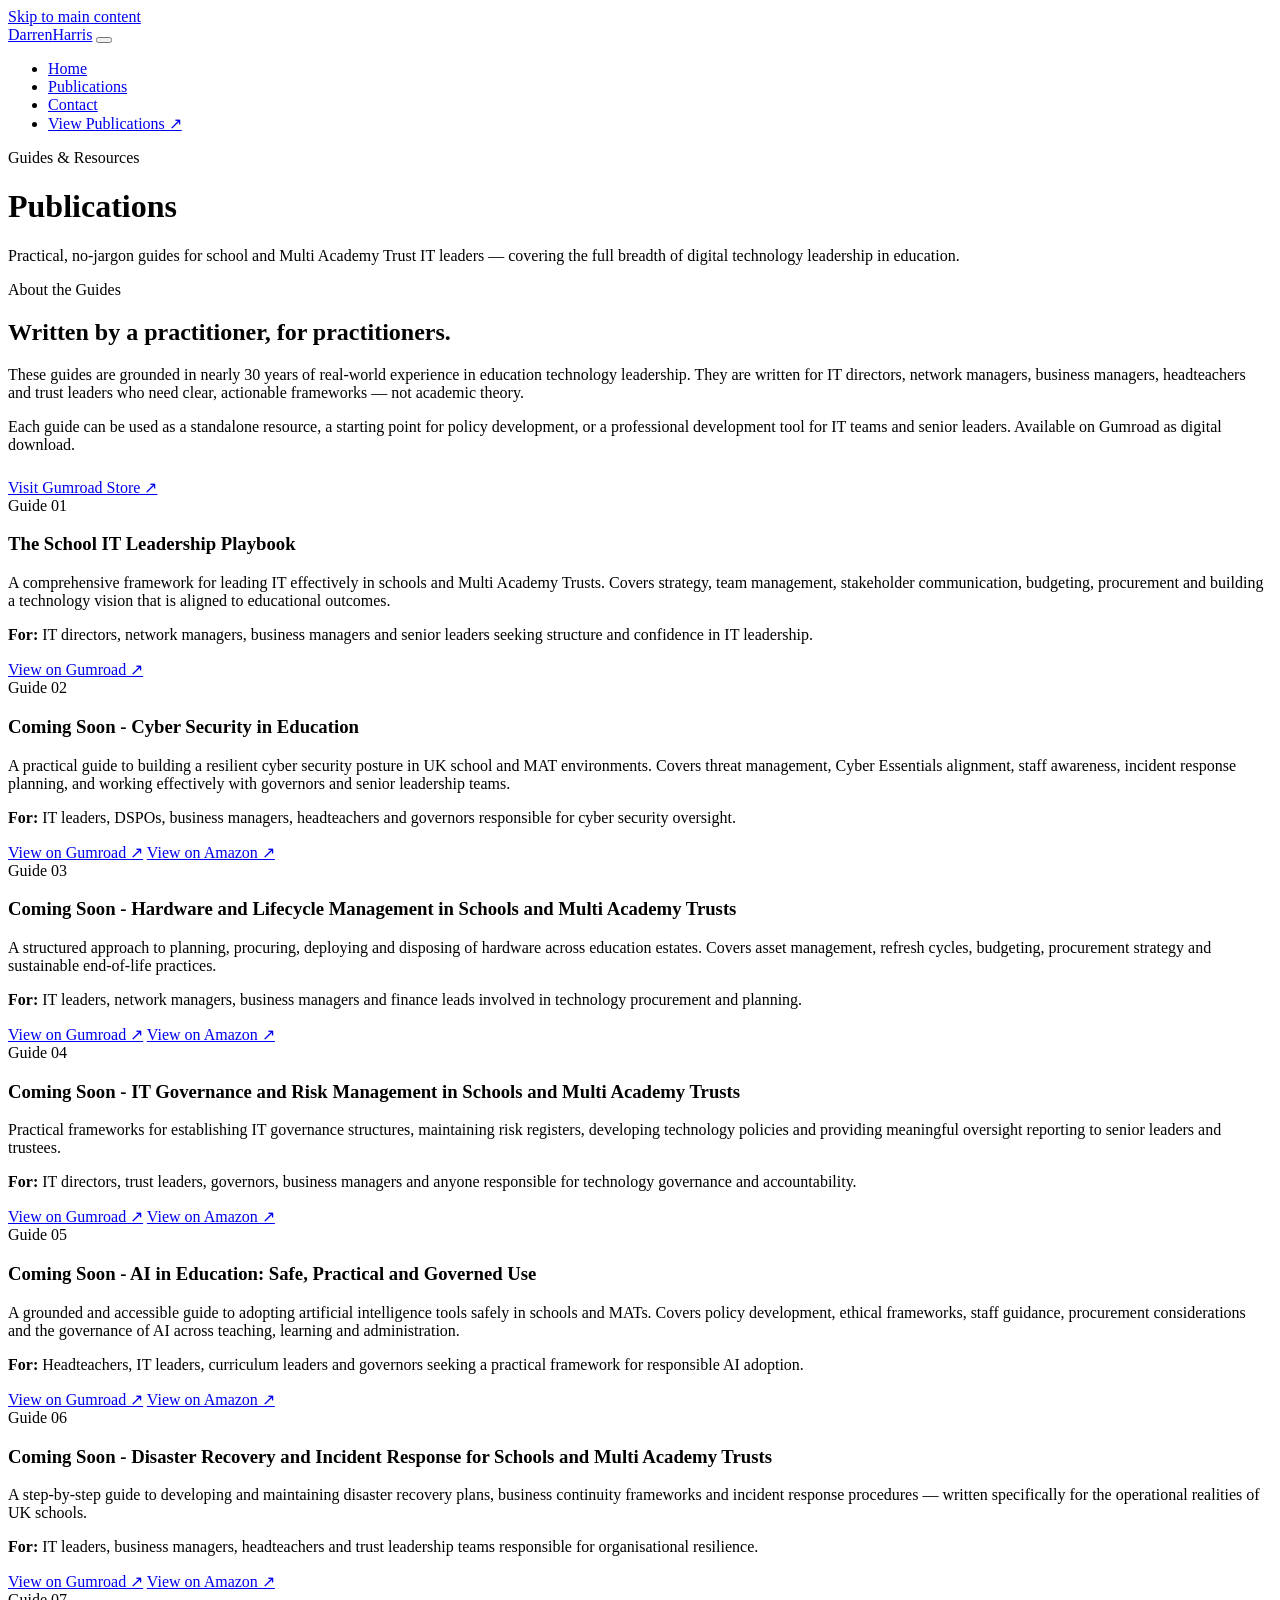
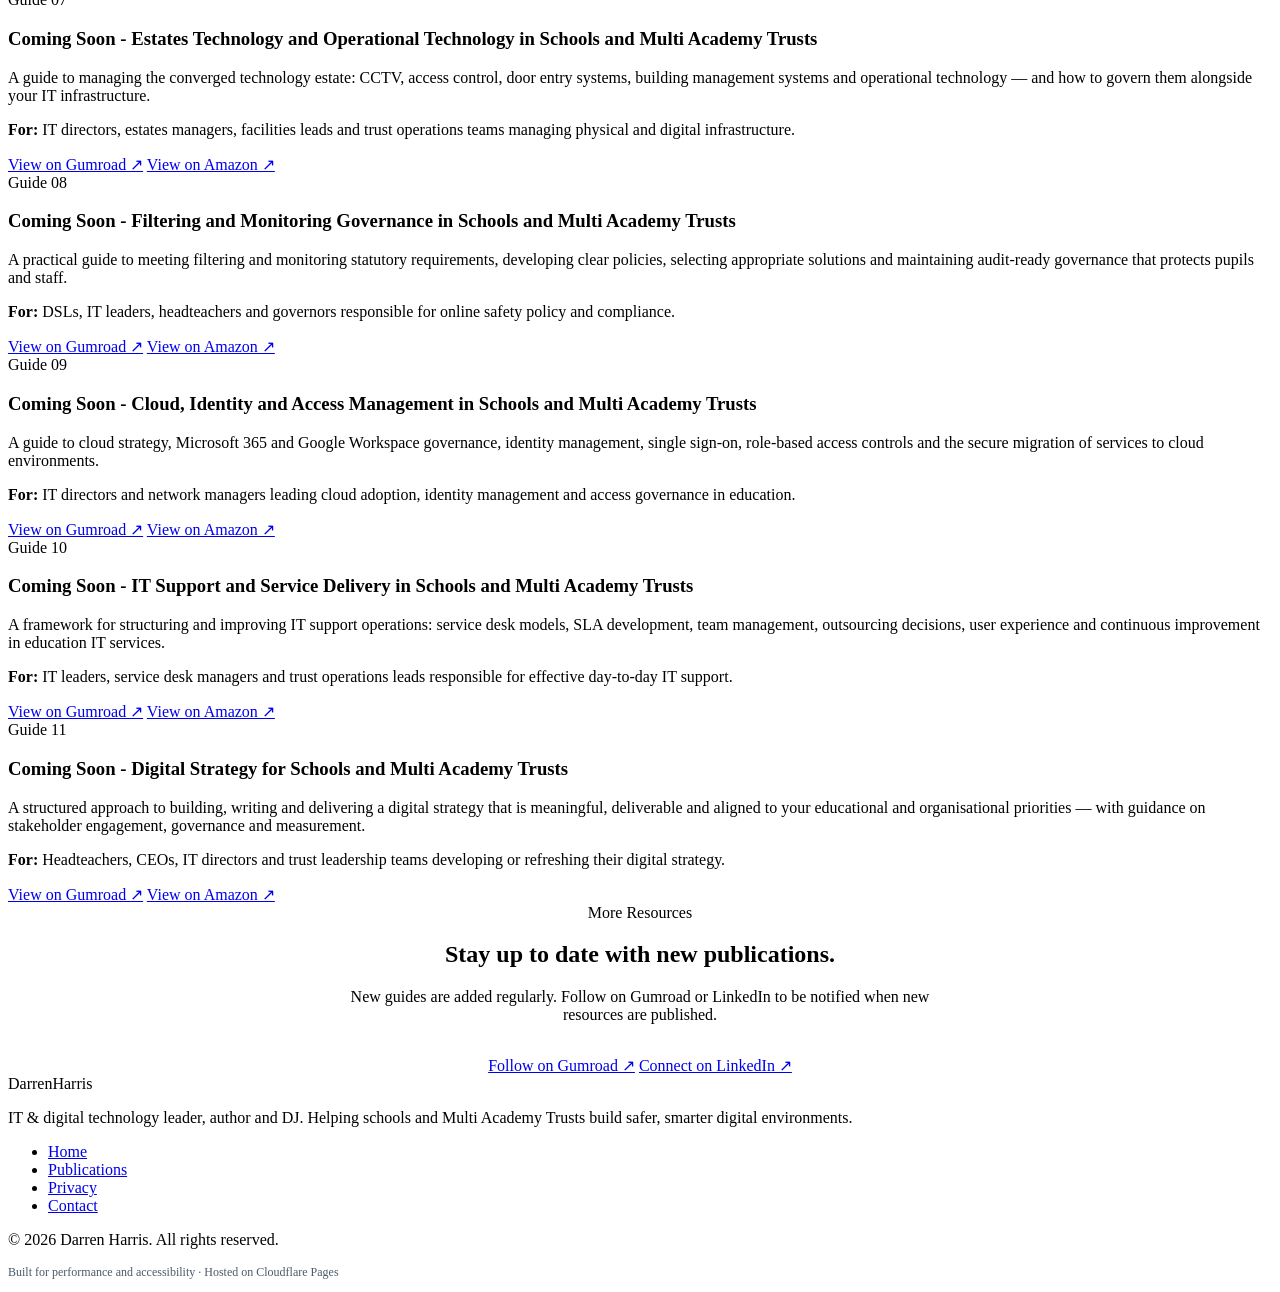
==== publications.html @ cd24df64 "Add files via upload" ====
<!DOCTYPE html>
<html lang="en-GB">
<head>
  <meta charset="UTF-8">
  <meta name="viewport" content="width=device-width, initial-scale=1.0">

  <!-- EDIT: update canonical URL if domain changes -->
  <title>Publications | Darren Harris — School IT Leadership Guides</title>
  <meta name="description" content="Practical IT leadership guides for school and Multi Academy Trust leaders. Covering digital strategy, cyber security, AI, governance, cloud, infrastructure, disaster recovery and more.">
  <link rel="canonical" href="https://darren-harris.co.uk/publications.html">

  <meta property="og:type" content="website">
  <meta property="og:url" content="https://darren-harris.co.uk/publications.html">
  <meta property="og:title" content="Publications — Darren Harris">
  <meta property="og:description" content="Practical guides for school and Multi Academy Trust IT leaders. Available on Gumroad and Amazon.">
  <meta property="og:image" content="https://darren-harris.co.uk/assets/og-image.png"><!-- EDIT: add your image -->

  <link rel="icon" type="image/svg+xml" href="assets/favicon.svg">
  <link rel="icon" type="image/png" href="assets/favicon.png">
  <link rel="stylesheet" href="css/style.css">

  <style>
    .reveal {
      opacity: 0;
      transform: translateY(24px);
      transition: opacity 0.55s ease, transform 0.55s ease;
    }
    .reveal.revealed {
      opacity: 1;
      transform: none;
    }
    @media (prefers-reduced-motion: reduce) {
      .reveal { opacity: 1; transform: none; transition: none; }
    }
  </style>
</head>

<body>

  <a class="skip-link" href="#main">Skip to main content</a>

  <!-- ── Navigation ── -->
  <nav class="site-nav" aria-label="Main navigation">
    <div class="container">
      <div class="nav-inner">
        <a href="index.html" class="nav-logo">Darren<span>Harris</span></a>

        <button class="nav-toggle" id="navToggle" aria-controls="navLinks" aria-expanded="false" aria-label="Toggle navigation">
          <span></span><span></span><span></span>
        </button>

        <ul class="nav-links" id="navLinks" role="list">
          <li><a href="index.html">Home</a></li>
          <li><a href="publications.html">Publications</a></li>
          <li><a href="index.html#contact">Contact</a></li>
          <!-- EDIT: update href to your Gumroad store URL -->
          <li><a href="https://darrenharris.gumroad.com/" target="_blank" rel="noopener" class="nav-cta">View Publications ↗</a></li>
        </ul>
      </div>
    </div>
  </nav>

  <main id="main">

    <!-- ── Page Hero ── -->
    <header class="page-hero" aria-labelledby="page-title">
      <div class="page-hero-bg" aria-hidden="true"></div>
      <div class="container">
        <div class="page-hero-content">
          <span class="section-label section-label--light">Guides &amp; Resources</span>
          <h1 id="page-title">Publications</h1>
          <p>Practical, no-jargon guides for school and Multi Academy Trust IT leaders — covering the full breadth of digital technology leadership in education.</p>
        </div>
      </div>
    </header>

    <!-- ── Intro ── -->
    <section class="section" aria-labelledby="pubs-intro-heading">
      <div class="container">
        <div class="pubs-intro reveal">
          <span class="section-label">About the Guides</span>
          <h2 id="pubs-intro-heading">Written by a practitioner, for practitioners.</h2>
          <p class="lead">
            These guides are grounded in nearly 30 years of real-world experience in education technology leadership. They are written for IT directors, network managers, business managers, headteachers and trust leaders who need clear, actionable frameworks — not academic theory.
          </p>
          <p>
            Each guide can be used as a standalone resource, a starting point for policy development, or a professional development tool for IT teams and senior leaders. Available on Gumroad as digital download.
          </p>
          <div class="btn-group" style="margin-top:1.5rem;">
            <!-- EDIT: update these URLs -->
            <a href="https://darrenharris.gumroad.com" target="_blank" rel="noopener" class="btn btn-primary">Visit Gumroad Store ↗</a>
          </div>
        </div>

        <!-- ── Publications Grid ── -->
        <div class="pubs-grid">

          <!-- ── Publication 1 ── -->
          <article class="pub-card reveal" aria-labelledby="pub1-title">
            <div class="pub-card-header">
              <div class="pub-number">Guide 01</div>
              <h3 id="pub1-title">The School IT Leadership Playbook</h3>
            </div>
            <div class="pub-card-body">
              <p class="pub-description">
                A comprehensive framework for leading IT effectively in schools and Multi Academy Trusts. Covers strategy, team management, stakeholder communication, budgeting, procurement and building a technology vision that is aligned to educational outcomes.
              </p>
              <p class="pub-audience">
                <strong>For:</strong> IT directors, network managers, business managers and senior leaders seeking structure and confidence in IT leadership.
              </p>
            </div>
            <div class="pub-card-footer">
              <!-- EDIT: replace # with the actual product URL on Gumroad -->
              <a href="https://darrenharris.gumroad.com/l/pdpile" class="btn btn-primary btn-sm" aria-label="View The School IT Leadership Playbook on Gumroad">View on Gumroad ↗</a>
            </div>
          </article>

          <!-- ── Publication 2 ── -->
          <article class="pub-card reveal" aria-labelledby="pub2-title">
            <div class="pub-card-header">
              <div class="pub-number">Guide 02</div>
              <h3 id="pub2-title">Coming Soon - Cyber Security in Education</h3>
            </div>
            <div class="pub-card-body">
              <p class="pub-description">
                A practical guide to building a resilient cyber security posture in UK school and MAT environments. Covers threat management, Cyber Essentials alignment, staff awareness, incident response planning, and working effectively with governors and senior leadership teams.
              </p>
              <p class="pub-audience">
                <strong>For:</strong> IT leaders, DSPOs, business managers, headteachers and governors responsible for cyber security oversight.
              </p>
            </div>
            <div class="pub-card-footer">
              <a href="#" class="btn btn-primary btn-sm" aria-label="View Cyber Security in Education on Gumroad">View on Gumroad ↗</a>
              <a href="#" class="btn btn-outline-teal btn-sm" aria-label="View Cyber Security in Education on Amazon">View on Amazon ↗</a>
            </div>
          </article>

          <!-- ── Publication 3 ── -->
          <article class="pub-card reveal" aria-labelledby="pub3-title">
            <div class="pub-card-header">
              <div class="pub-number">Guide 03</div>
              <h3 id="pub3-title">Coming Soon - Hardware and Lifecycle Management in Schools and Multi Academy Trusts</h3>
            </div>
            <div class="pub-card-body">
              <p class="pub-description">
                A structured approach to planning, procuring, deploying and disposing of hardware across education estates. Covers asset management, refresh cycles, budgeting, procurement strategy and sustainable end-of-life practices.
              </p>
              <p class="pub-audience">
                <strong>For:</strong> IT leaders, network managers, business managers and finance leads involved in technology procurement and planning.
              </p>
            </div>
            <div class="pub-card-footer">
              <a href="#" class="btn btn-primary btn-sm" aria-label="View Hardware and Lifecycle Management on Gumroad">View on Gumroad ↗</a>
              <a href="#" class="btn btn-outline-teal btn-sm" aria-label="View Hardware and Lifecycle Management on Amazon">View on Amazon ↗</a>
            </div>
          </article>

          <!-- ── Publication 4 ── -->
          <article class="pub-card reveal" aria-labelledby="pub4-title">
            <div class="pub-card-header">
              <div class="pub-number">Guide 04</div>
              <h3 id="pub4-title">Coming Soon - IT Governance and Risk Management in Schools and Multi Academy Trusts</h3>
            </div>
            <div class="pub-card-body">
              <p class="pub-description">
                Practical frameworks for establishing IT governance structures, maintaining risk registers, developing technology policies and providing meaningful oversight reporting to senior leaders and trustees.
              </p>
              <p class="pub-audience">
                <strong>For:</strong> IT directors, trust leaders, governors, business managers and anyone responsible for technology governance and accountability.
              </p>
            </div>
            <div class="pub-card-footer">
              <a href="#" class="btn btn-primary btn-sm" aria-label="View IT Governance and Risk Management on Gumroad">View on Gumroad ↗</a>
              <a href="#" class="btn btn-outline-teal btn-sm" aria-label="View IT Governance and Risk Management on Amazon">View on Amazon ↗</a>
            </div>
          </article>

          <!-- ── Publication 5 ── -->
          <article class="pub-card reveal" aria-labelledby="pub5-title">
            <div class="pub-card-header">
              <div class="pub-number">Guide 05</div>
              <h3 id="pub5-title">Coming Soon - AI in Education: Safe, Practical and Governed Use</h3>
            </div>
            <div class="pub-card-body">
              <p class="pub-description">
                A grounded and accessible guide to adopting artificial intelligence tools safely in schools and MATs. Covers policy development, ethical frameworks, staff guidance, procurement considerations and the governance of AI across teaching, learning and administration.
              </p>
              <p class="pub-audience">
                <strong>For:</strong> Headteachers, IT leaders, curriculum leaders and governors seeking a practical framework for responsible AI adoption.
              </p>
            </div>
            <div class="pub-card-footer">
              <a href="#" class="btn btn-primary btn-sm" aria-label="View AI in Education on Gumroad">View on Gumroad ↗</a>
              <a href="#" class="btn btn-outline-teal btn-sm" aria-label="View AI in Education on Amazon">View on Amazon ↗</a>
            </div>
          </article>

          <!-- ── Publication 6 ── -->
          <article class="pub-card reveal" aria-labelledby="pub6-title">
            <div class="pub-card-header">
              <div class="pub-number">Guide 06</div>
              <h3 id="pub6-title">Coming Soon - Disaster Recovery and Incident Response for Schools and Multi Academy Trusts</h3>
            </div>
            <div class="pub-card-body">
              <p class="pub-description">
                A step-by-step guide to developing and maintaining disaster recovery plans, business continuity frameworks and incident response procedures — written specifically for the operational realities of UK schools.
              </p>
              <p class="pub-audience">
                <strong>For:</strong> IT leaders, business managers, headteachers and trust leadership teams responsible for organisational resilience.
              </p>
            </div>
            <div class="pub-card-footer">
              <a href="#" class="btn btn-primary btn-sm" aria-label="View Disaster Recovery and Incident Response on Gumroad">View on Gumroad ↗</a>
              <a href="#" class="btn btn-outline-teal btn-sm" aria-label="View Disaster Recovery and Incident Response on Amazon">View on Amazon ↗</a>
            </div>
          </article>

          <!-- ── Publication 7 ── -->
          <article class="pub-card reveal" aria-labelledby="pub7-title">
            <div class="pub-card-header">
              <div class="pub-number">Guide 07</div>
              <h3 id="pub7-title">Coming Soon - Estates Technology and Operational Technology in Schools and Multi Academy Trusts</h3>
            </div>
            <div class="pub-card-body">
              <p class="pub-description">
                A guide to managing the converged technology estate: CCTV, access control, door entry systems, building management systems and operational technology — and how to govern them alongside your IT infrastructure.
              </p>
              <p class="pub-audience">
                <strong>For:</strong> IT directors, estates managers, facilities leads and trust operations teams managing physical and digital infrastructure.
              </p>
            </div>
            <div class="pub-card-footer">
              <a href="#" class="btn btn-primary btn-sm" aria-label="View Estates Technology on Gumroad">View on Gumroad ↗</a>
              <a href="#" class="btn btn-outline-teal btn-sm" aria-label="View Estates Technology on Amazon">View on Amazon ↗</a>
            </div>
          </article>

          <!-- ── Publication 8 ── -->
          <article class="pub-card reveal" aria-labelledby="pub8-title">
            <div class="pub-card-header">
              <div class="pub-number">Guide 08</div>
              <h3 id="pub8-title">Coming Soon - Filtering and Monitoring Governance in Schools and Multi Academy Trusts</h3>
            </div>
            <div class="pub-card-body">
              <p class="pub-description">
                A practical guide to meeting filtering and monitoring statutory requirements, developing clear policies, selecting appropriate solutions and maintaining audit-ready governance that protects pupils and staff.
              </p>
              <p class="pub-audience">
                <strong>For:</strong> DSLs, IT leaders, headteachers and governors responsible for online safety policy and compliance.
              </p>
            </div>
            <div class="pub-card-footer">
              <a href="#" class="btn btn-primary btn-sm" aria-label="View Filtering and Monitoring Governance on Gumroad">View on Gumroad ↗</a>
              <a href="#" class="btn btn-outline-teal btn-sm" aria-label="View Filtering and Monitoring Governance on Amazon">View on Amazon ↗</a>
            </div>
          </article>

          <!-- ── Publication 9 ── -->
          <article class="pub-card reveal" aria-labelledby="pub9-title">
            <div class="pub-card-header">
              <div class="pub-number">Guide 09</div>
              <h3 id="pub9-title">Coming Soon - Cloud, Identity and Access Management in Schools and Multi Academy Trusts</h3>
            </div>
            <div class="pub-card-body">
              <p class="pub-description">
                A guide to cloud strategy, Microsoft 365 and Google Workspace governance, identity management, single sign-on, role-based access controls and the secure migration of services to cloud environments.
              </p>
              <p class="pub-audience">
                <strong>For:</strong> IT directors and network managers leading cloud adoption, identity management and access governance in education.
              </p>
            </div>
            <div class="pub-card-footer">
              <a href="#" class="btn btn-primary btn-sm" aria-label="View Cloud, Identity and Access Management on Gumroad">View on Gumroad ↗</a>
              <a href="#" class="btn btn-outline-teal btn-sm" aria-label="View Cloud, Identity and Access Management on Amazon">View on Amazon ↗</a>
            </div>
          </article>

          <!-- ── Publication 10 ── -->
          <article class="pub-card reveal" aria-labelledby="pub10-title">
            <div class="pub-card-header">
              <div class="pub-number">Guide 10</div>
              <h3 id="pub10-title">Coming Soon - IT Support and Service Delivery in Schools and Multi Academy Trusts</h3>
            </div>
            <div class="pub-card-body">
              <p class="pub-description">
                A framework for structuring and improving IT support operations: service desk models, SLA development, team management, outsourcing decisions, user experience and continuous improvement in education IT services.
              </p>
              <p class="pub-audience">
                <strong>For:</strong> IT leaders, service desk managers and trust operations leads responsible for effective day-to-day IT support.
              </p>
            </div>
            <div class="pub-card-footer">
              <a href="#" class="btn btn-primary btn-sm" aria-label="View IT Support and Service Delivery on Gumroad">View on Gumroad ↗</a>
              <a href="#" class="btn btn-outline-teal btn-sm" aria-label="View IT Support and Service Delivery on Amazon">View on Amazon ↗</a>
            </div>
          </article>

          <!-- ── Publication 11 ── -->
          <article class="pub-card reveal" aria-labelledby="pub11-title">
            <div class="pub-card-header">
              <div class="pub-number">Guide 11</div>
              <h3 id="pub11-title">Coming Soon - Digital Strategy for Schools and Multi Academy Trusts</h3>
            </div>
            <div class="pub-card-body">
              <p class="pub-description">
                A structured approach to building, writing and delivering a digital strategy that is meaningful, deliverable and aligned to your educational and organisational priorities — with guidance on stakeholder engagement, governance and measurement.
              </p>
              <p class="pub-audience">
                <strong>For:</strong> Headteachers, CEOs, IT directors and trust leadership teams developing or refreshing their digital strategy.
              </p>
            </div>
            <div class="pub-card-footer">
              <a href="#" class="btn btn-primary btn-sm" aria-label="View Digital Strategy for Schools on Gumroad">View on Gumroad ↗</a>
              <a href="#" class="btn btn-outline-teal btn-sm" aria-label="View Digital Strategy for Schools on Amazon">View on Amazon ↗</a>
            </div>
          </article>

        </div><!-- /pubs-grid -->
      </div>
    </section>

    <!-- ── CTA Banner ── -->
    <section class="section section--dark" aria-labelledby="cta-heading">
      <div class="container" style="text-align:center; max-width:640px; margin:0 auto;">
        <span class="section-label section-label--light reveal">More Resources</span>
        <h2 class="reveal" id="cta-heading">Stay up to date with new publications.</h2>
        <p class="reveal" style="color:var(--grey-light); margin-bottom:2rem;">
          New guides are added regularly. Follow on Gumroad or LinkedIn to be notified when new resources are published.
        </p>
        <div class="btn-group reveal" style="justify-content:center;">
          <!-- EDIT: update with real URLs -->
          <a href="https://darrenharris.gumroad.com/" target="_blank" rel="noopener" class="btn btn-primary">Follow on Gumroad ↗</a>
          <a href="https://www.linkedin.com/in/darrenkharris" target="_blank" rel="noopener" class="btn btn-outline">Connect on LinkedIn ↗</a>
        </div>
      </div>
    </section>

  </main>

  <!-- ── Footer ── -->
  <footer class="site-footer" aria-label="Site footer">
    <div class="container">
      <div class="footer-inner">
        <div>
          <div class="footer-brand">Darren<span>Harris</span></div>
          <p class="footer-desc">IT &amp; digital technology leader, author and DJ. Helping schools and Multi Academy Trusts build safer, smarter digital environments.</p>
        </div>
        <ul class="footer-links" role="list">
          <li><a href="index.html">Home</a></li>
          <li><a href="publications.html">Publications</a></li>
          <li><a href="privacy.html">Privacy</a></li>
          <li><a href="index.html#contact">Contact</a></li>
        </ul>
      </div>
      <div class="footer-bottom">
        <p class="footer-copy">&copy; <span id="year"></span> Darren Harris. All rights reserved.</p>
        <p class="footer-copy" style="color:#4a5a6a; font-size:0.75rem;">Built for performance and accessibility · Hosted on Cloudflare Pages</p>
      </div>
    </div>
  </footer>

  <script src="js/main.js"></script>
</body>
</html>
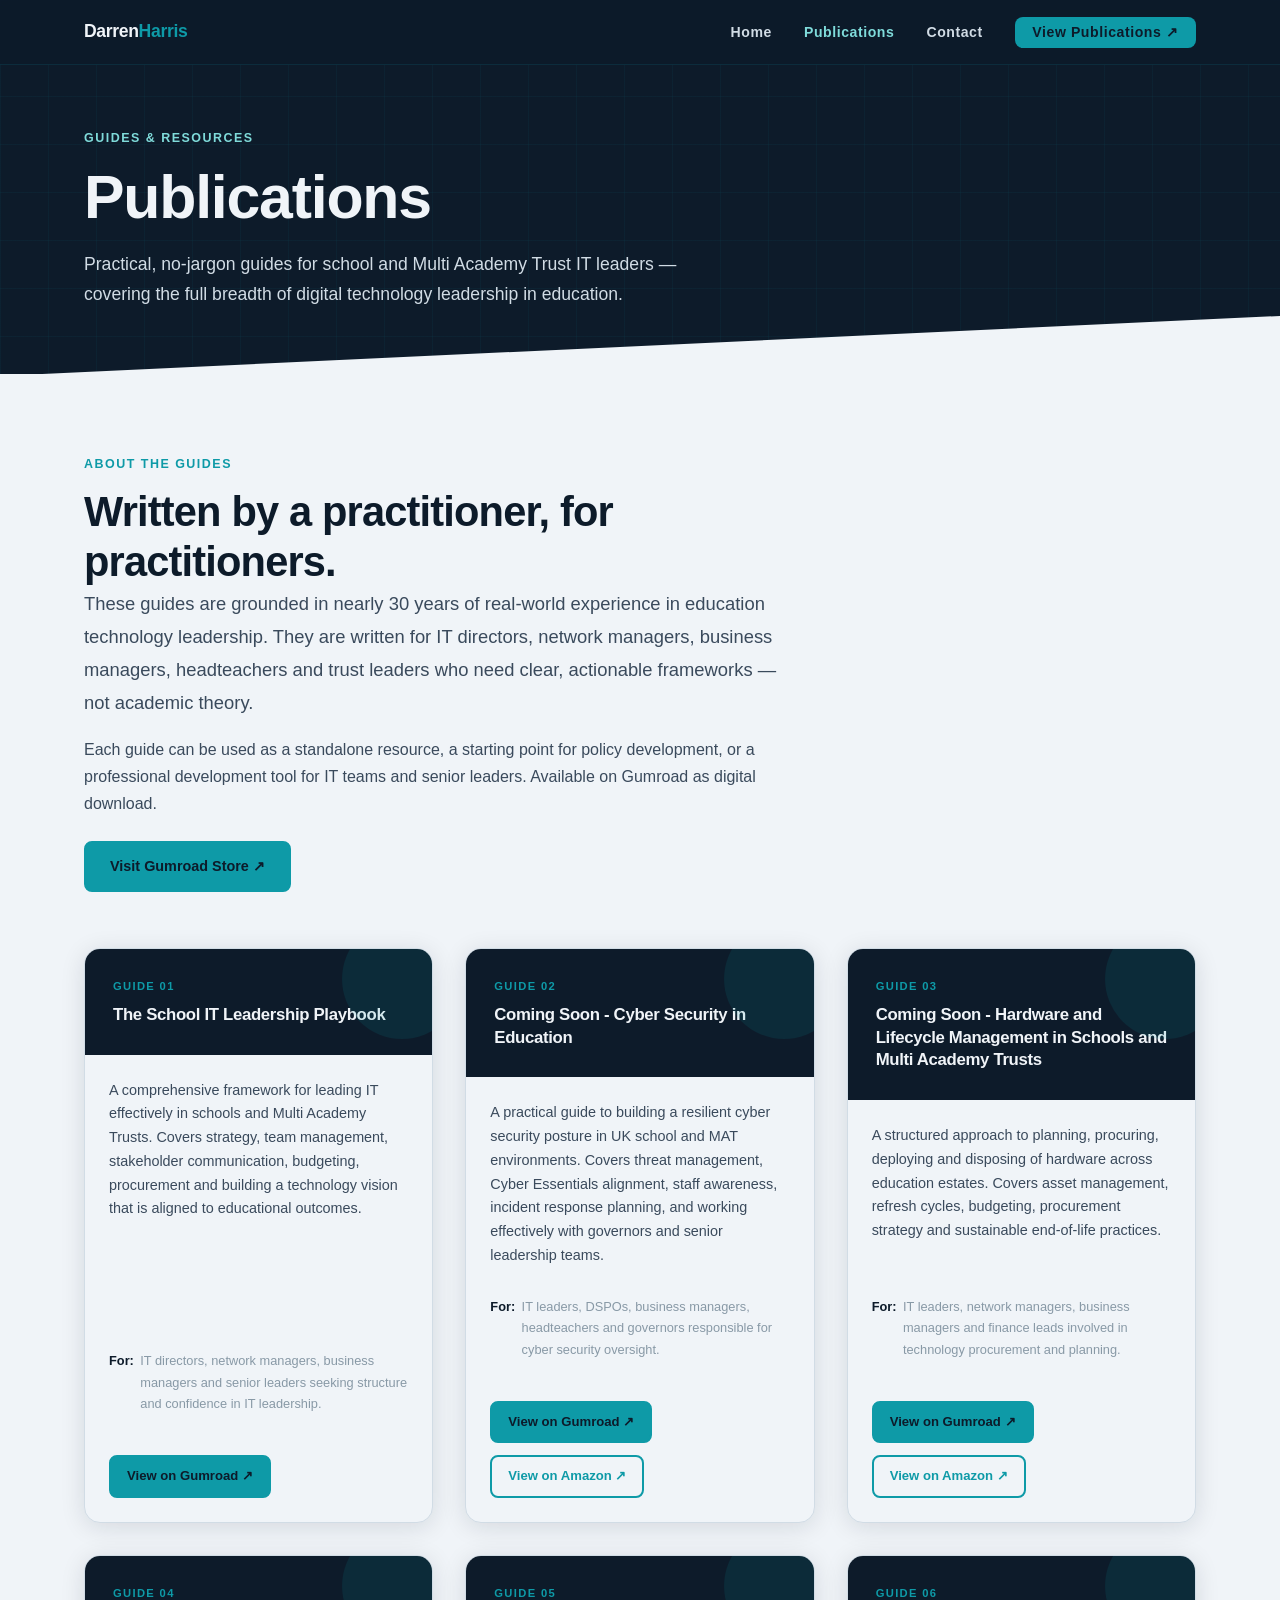
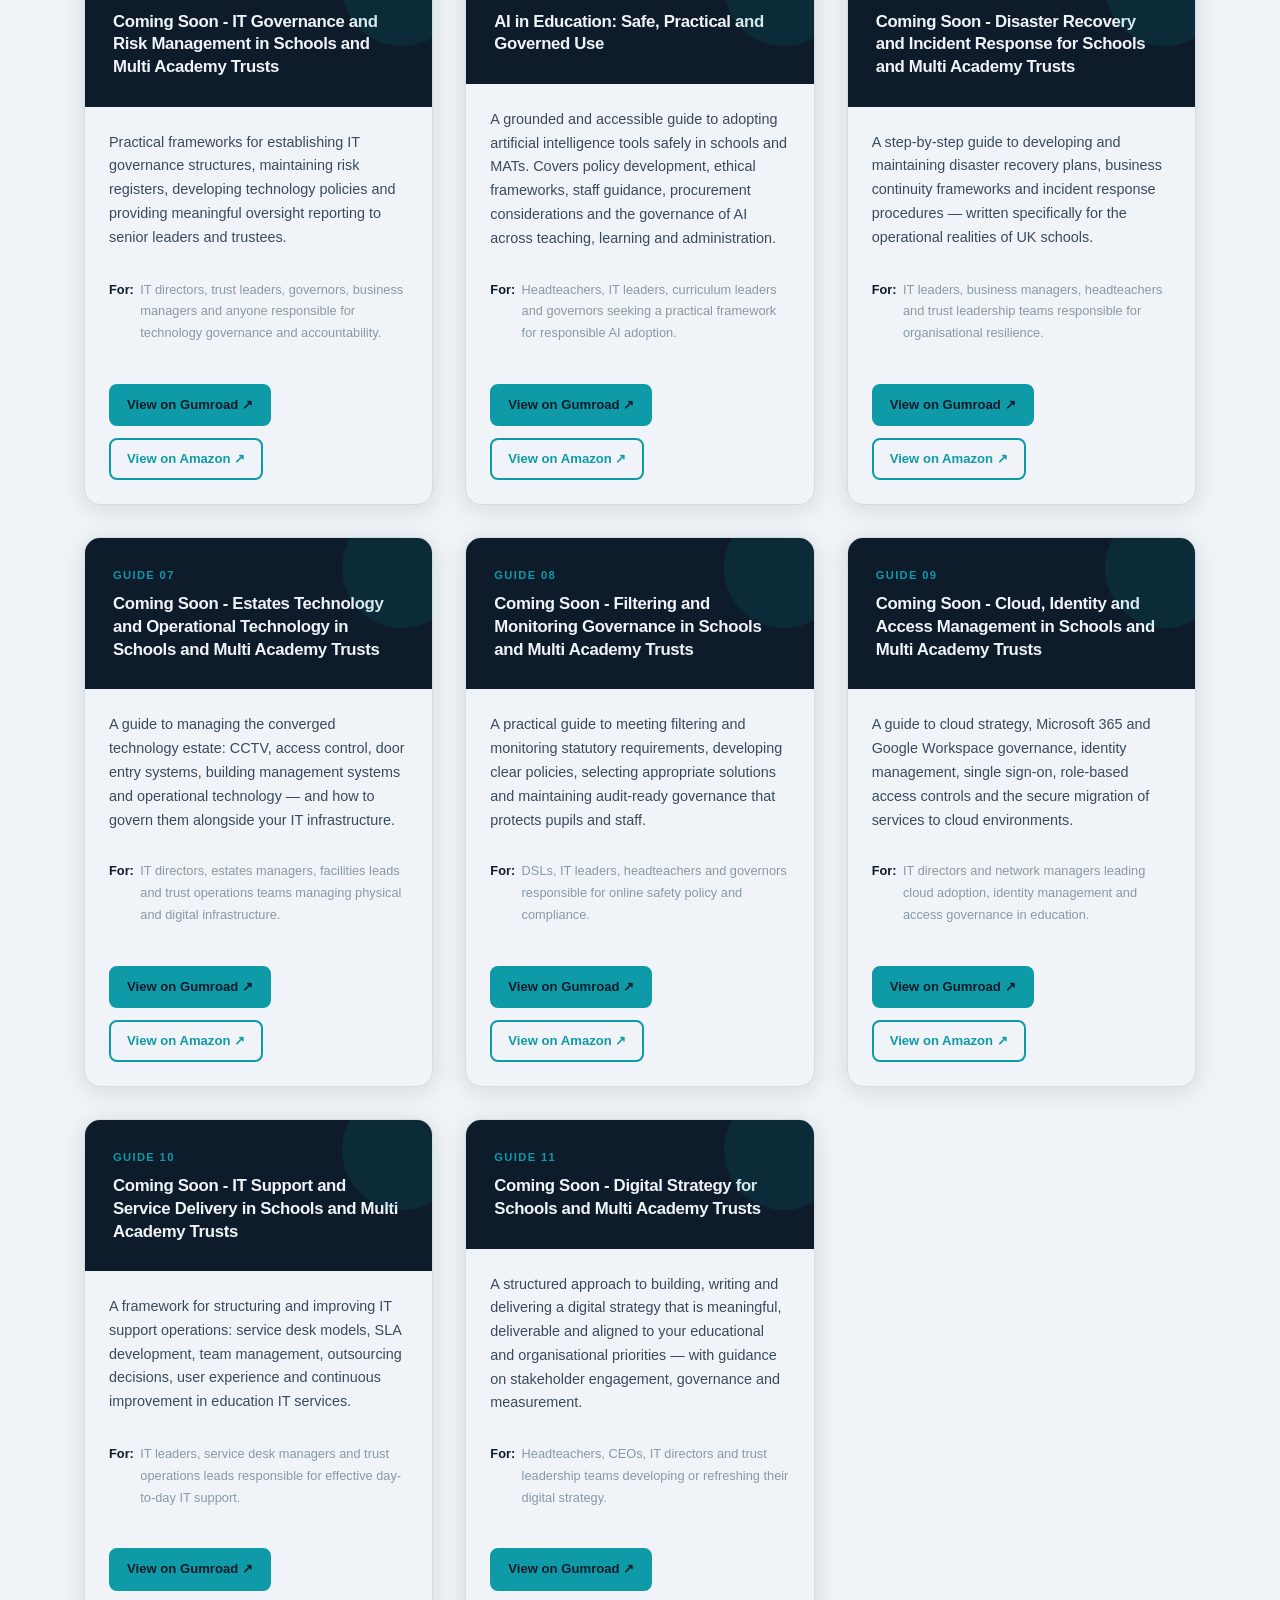
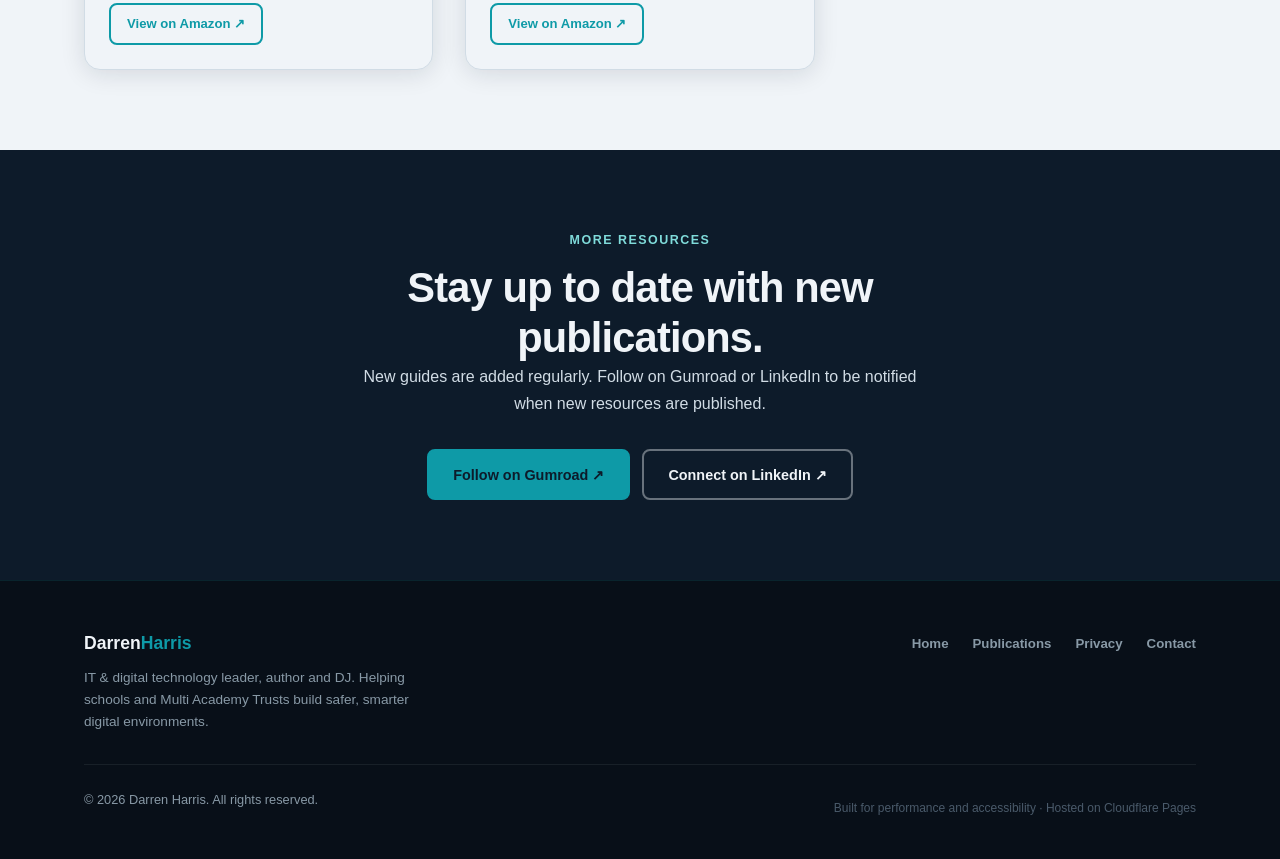
==== commit 975be5dc: "Update publications.html" ====
--- a/publications.html
+++ b/publications.html
@@ -179,7 +179,7 @@
           <article class="pub-card reveal" aria-labelledby="pub5-title">
             <div class="pub-card-header">
               <div class="pub-number">Guide 05</div>
-              <h3 id="pub5-title">Coming Soon - AI in Education: Safe, Practical and Governed Use</h3>
+              <h3 id="pub5-title">AI in Education: Safe, Practical and Governed Use</h3>
             </div>
             <div class="pub-card-body">
               <p class="pub-description">
@@ -190,7 +190,7 @@
               </p>
             </div>
             <div class="pub-card-footer">
-              <a href="#" class="btn btn-primary btn-sm" aria-label="View AI in Education on Gumroad">View on Gumroad ↗</a>
+              <a href="https://darrenharris.gumroad.com/l/vltfki?_gl=1*1ohkj7q*_ga*MTk0NTY2ODkyMi4xNzgxMTE1NzA1*_ga_6LJN6D94N6*czE3ODE2ODQyMDMkbzMkZzEkdDE3ODE2ODYzMTMkajMxJGwwJGgw" class="btn btn-primary btn-sm" aria-label="View AI in Education on Gumroad">View on Gumroad ↗</a>
               <a href="#" class="btn btn-outline-teal btn-sm" aria-label="View AI in Education on Amazon">View on Amazon ↗</a>
             </div>
           </article>
--- a/css/style.css
+++ b/css/style.css
@@ -0,0 +1,1176 @@
+/* ============================================================
+   Darren-Harris.co.uk — Main Stylesheet
+   Palette: Navy #0D1B2A | Teal #0E9AA7 | White #F0F4F8 | Grey #8899A6
+   Typography: Syne (display) + Inter (body)
+   EDIT: Customise colours in :root to rebrand easily
+   ============================================================ */
+
+@import url('https://fonts.googleapis.com/css2?family=Syne:wght@400;600;700;800&family=Inter:wght@300;400;500;600&display=swap');
+
+/* ── Reset & Base ── */
+*, *::before, *::after {
+  box-sizing: border-box;
+  margin: 0;
+  padding: 0;
+}
+
+:root {
+  --navy:      #0D1B2A;
+  --navy-mid:  #1E2D3D;
+  --teal:      #0E9AA7;
+  --teal-light:#7FDBDA;
+  --white:     #F0F4F8;
+  --grey:      #8899A6;
+  --grey-light:#D1DCE5;
+  --text-dark: #1E2D3D;
+  --text-body: #3A4A5C;
+
+  --font-display: 'Syne', sans-serif;
+  --font-body:    'Inter', sans-serif;
+
+  --radius: 8px;
+  --radius-lg: 16px;
+  --shadow: 0 4px 24px rgba(13,27,42,0.12);
+  --shadow-hover: 0 8px 40px rgba(14,154,167,0.18);
+
+  --transition: 0.22s ease;
+}
+
+html {
+  scroll-behavior: smooth;
+}
+
+body {
+  font-family: var(--font-body);
+  font-size: 1rem;
+  line-height: 1.7;
+  color: var(--text-body);
+  background: var(--white);
+  -webkit-font-smoothing: antialiased;
+}
+
+img {
+  max-width: 100%;
+  display: block;
+}
+
+a {
+  color: var(--teal);
+  text-decoration: none;
+  transition: color var(--transition);
+}
+
+a:hover, a:focus-visible {
+  color: var(--teal-light);
+}
+
+:focus-visible {
+  outline: 2px solid var(--teal);
+  outline-offset: 3px;
+}
+
+/* ── Typography ── */
+h1, h2, h3, h4 {
+  font-family: var(--font-display);
+  color: var(--navy);
+  line-height: 1.2;
+  letter-spacing: -0.02em;
+}
+
+h1 { font-size: clamp(2.2rem, 5vw, 3.8rem); font-weight: 800; }
+h2 { font-size: clamp(1.6rem, 3.5vw, 2.6rem); font-weight: 700; }
+h3 { font-size: clamp(1.1rem, 2vw, 1.4rem); font-weight: 600; }
+h4 { font-size: 1rem; font-weight: 600; text-transform: uppercase; letter-spacing: 0.08em; }
+
+p { margin-bottom: 1rem; }
+p:last-child { margin-bottom: 0; }
+
+.lead {
+  font-size: 1.15rem;
+  font-weight: 400;
+  color: var(--text-body);
+  line-height: 1.8;
+}
+
+/* ── Layout Utilities ── */
+.container {
+  max-width: 1160px;
+  margin: 0 auto;
+  padding: 0 1.5rem;
+}
+
+.section {
+  padding: 5rem 0;
+}
+
+.section--dark {
+  background: var(--navy);
+  color: var(--white);
+}
+
+.section--dark h2,
+.section--dark h3,
+.section--dark h4 {
+  color: var(--white);
+}
+
+.section--dark p,
+.section--dark .lead {
+  color: var(--grey-light);
+}
+
+.section--mid {
+  background: var(--navy-mid);
+  color: var(--white);
+}
+
+.section--mid h2,
+.section--mid h3 {
+  color: var(--white);
+}
+
+.section--mid p {
+  color: var(--grey-light);
+}
+
+.section--teal-tint {
+  background: #EBF8F9;
+}
+
+.section-label {
+  font-family: var(--font-display);
+  font-size: 0.78rem;
+  font-weight: 700;
+  letter-spacing: 0.12em;
+  text-transform: uppercase;
+  color: var(--teal);
+  margin-bottom: 0.75rem;
+  display: block;
+}
+
+.section-label--light {
+  color: var(--teal-light);
+}
+
+.section-title {
+  margin-bottom: 1.25rem;
+}
+
+.section-intro {
+  max-width: 640px;
+  margin-bottom: 3rem;
+}
+
+.text-teal { color: var(--teal); }
+.text-teal-light { color: var(--teal-light); }
+
+/* ── Navigation ── */
+.site-nav {
+  position: fixed;
+  top: 0;
+  left: 0;
+  right: 0;
+  z-index: 100;
+  background: rgba(13, 27, 42, 0.96);
+  backdrop-filter: blur(10px);
+  -webkit-backdrop-filter: blur(10px);
+  border-bottom: 1px solid rgba(14,154,167,0.15);
+  transition: background var(--transition);
+}
+
+.nav-inner {
+  display: flex;
+  align-items: center;
+  justify-content: space-between;
+  height: 64px;
+  gap: 1.5rem;
+}
+
+.nav-logo {
+  font-family: var(--font-display);
+  font-weight: 800;
+  font-size: 1.1rem;
+  color: var(--white);
+  letter-spacing: -0.02em;
+  white-space: nowrap;
+}
+
+.nav-logo span {
+  color: var(--teal);
+}
+
+.nav-logo:hover {
+  color: var(--white);
+}
+
+.nav-links {
+  display: flex;
+  align-items: center;
+  gap: 2rem;
+  list-style: none;
+}
+
+.nav-links a {
+  font-family: var(--font-display);
+  font-size: 0.88rem;
+  font-weight: 600;
+  color: var(--grey-light);
+  letter-spacing: 0.04em;
+  transition: color var(--transition);
+}
+
+.nav-links a:hover,
+.nav-links a.active {
+  color: var(--teal-light);
+}
+
+.nav-cta {
+  background: var(--teal);
+  color: var(--navy) !important;
+  padding: 0.45rem 1.1rem;
+  border-radius: var(--radius);
+  font-weight: 700 !important;
+  transition: background var(--transition), transform var(--transition) !important;
+}
+
+.nav-cta:hover {
+  background: var(--teal-light) !important;
+  color: var(--navy) !important;
+  transform: translateY(-1px);
+}
+
+/* Hamburger */
+.nav-toggle {
+  display: none;
+  flex-direction: column;
+  gap: 5px;
+  cursor: pointer;
+  background: none;
+  border: none;
+  padding: 4px;
+  aria-label: "Toggle menu";
+}
+
+.nav-toggle span {
+  display: block;
+  width: 24px;
+  height: 2px;
+  background: var(--white);
+  transition: transform var(--transition), opacity var(--transition);
+  border-radius: 2px;
+}
+
+.nav-toggle.open span:nth-child(1) { transform: translateY(7px) rotate(45deg); }
+.nav-toggle.open span:nth-child(2) { opacity: 0; }
+.nav-toggle.open span:nth-child(3) { transform: translateY(-7px) rotate(-45deg); }
+
+/* ── Buttons ── */
+.btn {
+  display: inline-flex;
+  align-items: center;
+  gap: 0.5rem;
+  font-family: var(--font-display);
+  font-weight: 700;
+  font-size: 0.9rem;
+  padding: 0.7rem 1.5rem;
+  border-radius: var(--radius);
+  border: 2px solid transparent;
+  cursor: pointer;
+  transition: all var(--transition);
+  text-decoration: none;
+  white-space: nowrap;
+}
+
+.btn-primary {
+  background: var(--teal);
+  color: var(--navy);
+  border-color: var(--teal);
+}
+
+.btn-primary:hover {
+  background: var(--teal-light);
+  border-color: var(--teal-light);
+  color: var(--navy);
+  transform: translateY(-2px);
+  box-shadow: var(--shadow-hover);
+}
+
+.btn-outline {
+  background: transparent;
+  color: var(--white);
+  border-color: rgba(240,244,248,0.4);
+}
+
+.btn-outline:hover {
+  border-color: var(--teal-light);
+  color: var(--teal-light);
+  transform: translateY(-2px);
+}
+
+.btn-outline-teal {
+  background: transparent;
+  color: var(--teal);
+  border-color: var(--teal);
+}
+
+.btn-outline-teal:hover {
+  background: var(--teal);
+  color: var(--navy);
+  transform: translateY(-2px);
+}
+
+.btn-sm {
+  font-size: 0.82rem;
+  padding: 0.5rem 1rem;
+}
+
+.btn-group {
+  display: flex;
+  flex-wrap: wrap;
+  gap: 0.75rem;
+  align-items: center;
+}
+
+/* ── Hero ── */
+.hero {
+  min-height: 100vh;
+  background: var(--navy);
+  position: relative;
+  display: flex;
+  align-items: center;
+  overflow: hidden;
+  padding-top: 64px;
+}
+
+/* Diagonal slash — the signature element */
+.hero::after {
+  content: '';
+  position: absolute;
+  bottom: -2px;
+  left: 0;
+  right: 0;
+  height: 120px;
+  background: var(--white);
+  clip-path: polygon(0 100%, 100% 0, 100% 100%);
+  pointer-events: none;
+}
+
+/* Abstract grid pattern */
+.hero-bg {
+  position: absolute;
+  inset: 0;
+  background-image:
+    linear-gradient(rgba(14,154,167,0.06) 1px, transparent 1px),
+    linear-gradient(90deg, rgba(14,154,167,0.06) 1px, transparent 1px);
+  background-size: 48px 48px;
+  pointer-events: none;
+}
+
+/* Teal glow orb */
+.hero-orb {
+  position: absolute;
+  width: 600px;
+  height: 600px;
+  border-radius: 50%;
+  background: radial-gradient(circle, rgba(14,154,167,0.15) 0%, transparent 70%);
+  top: -100px;
+  right: -100px;
+  pointer-events: none;
+}
+
+.hero-content {
+  position: relative;
+  z-index: 2;
+  padding: 5rem 0 8rem;
+  max-width: 800px;
+}
+
+.hero-eyebrow {
+  display: inline-flex;
+  align-items: center;
+  gap: 0.6rem;
+  font-family: var(--font-display);
+  font-size: 0.8rem;
+  font-weight: 700;
+  letter-spacing: 0.14em;
+  text-transform: uppercase;
+  color: var(--teal);
+  margin-bottom: 1.5rem;
+}
+
+.hero-eyebrow::before {
+  content: '';
+  display: block;
+  width: 32px;
+  height: 2px;
+  background: var(--teal);
+}
+
+.hero-title {
+  color: var(--white);
+  margin-bottom: 1.5rem;
+}
+
+.hero-title em {
+  font-style: normal;
+  color: var(--teal-light);
+}
+
+.hero-subtitle {
+  font-size: 1.15rem;
+  color: var(--grey-light);
+  line-height: 1.8;
+  margin-bottom: 2.5rem;
+  max-width: 640px;
+}
+
+.hero-tags {
+  display: flex;
+  flex-wrap: wrap;
+  gap: 0.5rem;
+  margin-bottom: 2.5rem;
+}
+
+.tag {
+  font-family: var(--font-display);
+  font-size: 0.75rem;
+  font-weight: 600;
+  letter-spacing: 0.06em;
+  text-transform: uppercase;
+  color: var(--teal-light);
+  background: rgba(14,154,167,0.12);
+  border: 1px solid rgba(14,154,167,0.25);
+  padding: 0.3rem 0.8rem;
+  border-radius: 100px;
+}
+
+/* ── Stats bar ── */
+.stats-bar {
+  background: var(--navy-mid);
+  border-top: 1px solid rgba(14,154,167,0.2);
+  border-bottom: 1px solid rgba(14,154,167,0.2);
+  padding: 2.5rem 0;
+}
+
+.stats-grid {
+  display: grid;
+  grid-template-columns: repeat(auto-fit, minmax(180px, 1fr));
+  gap: 2rem;
+  text-align: center;
+}
+
+.stat-item {
+  display: flex;
+  flex-direction: column;
+  align-items: center;
+  gap: 0.3rem;
+}
+
+.stat-number {
+  font-family: var(--font-display);
+  font-size: 2.4rem;
+  font-weight: 800;
+  color: var(--teal-light);
+  line-height: 1;
+}
+
+.stat-label {
+  font-size: 0.82rem;
+  color: var(--grey);
+  text-transform: uppercase;
+  letter-spacing: 0.08em;
+  font-weight: 500;
+}
+
+/* ── About / Career ── */
+.about-grid {
+  display: grid;
+  grid-template-columns: 1fr 1fr;
+  gap: 4rem;
+  align-items: start;
+}
+
+.career-timeline {
+  display: flex;
+  flex-direction: column;
+  gap: 1.5rem;
+  margin-top: 1rem;
+}
+
+.timeline-item {
+  display: flex;
+  gap: 1rem;
+  align-items: flex-start;
+}
+
+.timeline-dot {
+  width: 10px;
+  height: 10px;
+  min-width: 10px;
+  border-radius: 50%;
+  background: var(--teal);
+  margin-top: 0.5rem;
+  position: relative;
+}
+
+.timeline-dot::after {
+  content: '';
+  position: absolute;
+  top: 10px;
+  left: 4px;
+  width: 1px;
+  height: calc(100% + 1rem + 2px);
+  background: rgba(14,154,167,0.25);
+}
+
+.timeline-item:last-child .timeline-dot::after {
+  display: none;
+}
+
+.timeline-content h4 {
+  color: var(--teal);
+  font-size: 0.78rem;
+  margin-bottom: 0.25rem;
+  text-transform: uppercase;
+  letter-spacing: 0.1em;
+}
+
+.timeline-content p {
+  font-size: 0.93rem;
+  color: var(--text-body);
+  margin: 0;
+}
+
+/* ── Expertise Cards ── */
+.expertise-grid {
+  display: grid;
+  grid-template-columns: repeat(auto-fit, minmax(260px, 1fr));
+  gap: 1.5rem;
+}
+
+.expertise-card {
+  background: var(--navy-mid);
+  border: 1px solid rgba(14,154,167,0.15);
+  border-radius: var(--radius-lg);
+  padding: 1.75rem;
+  transition: border-color var(--transition), transform var(--transition), box-shadow var(--transition);
+}
+
+.expertise-card:hover {
+  border-color: var(--teal);
+  transform: translateY(-3px);
+  box-shadow: var(--shadow-hover);
+}
+
+.expertise-icon {
+  width: 48px;
+  height: 48px;
+  background: rgba(14,154,167,0.15);
+  border-radius: var(--radius);
+  display: flex;
+  align-items: center;
+  justify-content: center;
+  margin-bottom: 1rem;
+  font-size: 1.4rem;
+}
+
+.expertise-card h3 {
+  color: var(--white);
+  font-size: 1rem;
+  margin-bottom: 0.5rem;
+}
+
+.expertise-card p {
+  color: var(--grey);
+  font-size: 0.88rem;
+  margin: 0;
+  line-height: 1.6;
+}
+
+/* ── Publications Preview (homepage) ── */
+.pubs-preview-grid {
+  display: grid;
+  grid-template-columns: repeat(auto-fit, minmax(280px, 1fr));
+  gap: 1.5rem;
+  margin-bottom: 2.5rem;
+}
+
+.pub-card-mini {
+  background: var(--white);
+  border: 1px solid var(--grey-light);
+  border-radius: var(--radius-lg);
+  padding: 1.5rem;
+  border-left: 4px solid var(--teal);
+  transition: box-shadow var(--transition), transform var(--transition);
+}
+
+.pub-card-mini:hover {
+  box-shadow: var(--shadow-hover);
+  transform: translateY(-2px);
+}
+
+.pub-card-mini h3 {
+  font-size: 0.95rem;
+  color: var(--navy);
+  margin-bottom: 0.4rem;
+}
+
+.pub-card-mini p {
+  font-size: 0.83rem;
+  color: var(--grey);
+  margin: 0;
+}
+
+/* ── Publications Page ── */
+.pubs-intro {
+  max-width: 720px;
+  margin-bottom: 3.5rem;
+}
+
+.pubs-grid {
+  display: grid;
+  grid-template-columns: repeat(auto-fit, minmax(320px, 1fr));
+  gap: 2rem;
+}
+
+.pub-card {
+  background: var(--white);
+  border: 1px solid var(--grey-light);
+  border-radius: var(--radius-lg);
+  overflow: hidden;
+  display: flex;
+  flex-direction: column;
+  transition: box-shadow var(--transition), transform var(--transition);
+  box-shadow: var(--shadow);
+}
+
+.pub-card:hover {
+  box-shadow: var(--shadow-hover);
+  transform: translateY(-3px);
+}
+
+.pub-card-header {
+  background: var(--navy);
+  padding: 1.75rem;
+  position: relative;
+  overflow: hidden;
+}
+
+.pub-card-header::before {
+  content: '';
+  position: absolute;
+  top: -30px;
+  right: -30px;
+  width: 120px;
+  height: 120px;
+  border-radius: 50%;
+  background: rgba(14,154,167,0.12);
+  pointer-events: none;
+}
+
+.pub-number {
+  font-family: var(--font-display);
+  font-size: 0.7rem;
+  font-weight: 700;
+  letter-spacing: 0.12em;
+  color: var(--teal);
+  text-transform: uppercase;
+  margin-bottom: 0.5rem;
+}
+
+.pub-card-header h3 {
+  color: var(--white);
+  font-size: 1.05rem;
+  line-height: 1.35;
+}
+
+.pub-card-body {
+  padding: 1.5rem;
+  flex: 1;
+  display: flex;
+  flex-direction: column;
+  gap: 0.75rem;
+}
+
+.pub-description {
+  font-size: 0.9rem;
+  color: var(--text-body);
+  line-height: 1.65;
+  flex: 1;
+}
+
+.pub-audience {
+  font-size: 0.8rem;
+  color: var(--grey);
+  display: flex;
+  align-items: flex-start;
+  gap: 0.4rem;
+}
+
+.pub-audience strong {
+  color: var(--navy);
+  white-space: nowrap;
+}
+
+.pub-card-footer {
+  padding: 1rem 1.5rem 1.5rem;
+  display: flex;
+  gap: 0.75rem;
+  flex-wrap: wrap;
+}
+
+/* ── Music Section ── */
+.music-section {
+  background: var(--navy);
+  position: relative;
+  overflow: hidden;
+}
+
+.music-bg {
+  position: absolute;
+  inset: 0;
+  background: repeating-linear-gradient(
+    90deg,
+    transparent,
+    transparent 2px,
+    rgba(14,154,167,0.04) 2px,
+    rgba(14,154,167,0.04) 4px
+  );
+  pointer-events: none;
+}
+
+.music-content {
+  position: relative;
+  z-index: 2;
+  display: grid;
+  grid-template-columns: 1fr 1fr;
+  gap: 4rem;
+  align-items: center;
+}
+
+.music-visual {
+  display: flex;
+  flex-direction: column;
+  gap: 0.75rem;
+}
+
+/* Equaliser bars purely decorative */
+.eq-bars {
+  display: flex;
+  align-items: flex-end;
+  gap: 4px;
+  height: 80px;
+}
+
+.eq-bar {
+  flex: 1;
+  background: linear-gradient(to top, var(--teal), var(--teal-light));
+  border-radius: 3px 3px 0 0;
+  opacity: 0.7;
+  animation: eq-animate 1.4s ease-in-out infinite alternate;
+}
+
+.eq-bar:nth-child(1) { height: 40%; animation-delay: 0s; }
+.eq-bar:nth-child(2) { height: 70%; animation-delay: 0.1s; }
+.eq-bar:nth-child(3) { height: 55%; animation-delay: 0.2s; }
+.eq-bar:nth-child(4) { height: 90%; animation-delay: 0.05s; }
+.eq-bar:nth-child(5) { height: 65%; animation-delay: 0.15s; }
+.eq-bar:nth-child(6) { height: 45%; animation-delay: 0.25s; }
+.eq-bar:nth-child(7) { height: 80%; animation-delay: 0.08s; }
+.eq-bar:nth-child(8) { height: 60%; animation-delay: 0.18s; }
+.eq-bar:nth-child(9) { height: 35%; animation-delay: 0.28s; }
+.eq-bar:nth-child(10) { height: 75%; animation-delay: 0.12s; }
+.eq-bar:nth-child(11) { height: 50%; animation-delay: 0.22s; }
+.eq-bar:nth-child(12) { height: 85%; animation-delay: 0.03s; }
+
+@keyframes eq-animate {
+  from { transform: scaleY(0.3); }
+  to   { transform: scaleY(1); }
+}
+
+@media (prefers-reduced-motion: reduce) {
+  .eq-bar { animation: none; }
+}
+
+.music-genre-tags {
+  display: flex;
+  flex-wrap: wrap;
+  gap: 0.5rem;
+  margin: 1rem 0;
+}
+
+/* ── Travel Section ── */
+.travel-content {
+  display: grid;
+  grid-template-columns: 1fr 1fr;
+  gap: 4rem;
+  align-items: center;
+}
+
+.travel-abstract {
+  display: grid;
+  grid-template-columns: repeat(3, 1fr);
+  gap: 0.75rem;
+}
+
+.travel-block {
+  aspect-ratio: 1;
+  border-radius: var(--radius);
+  display: flex;
+  align-items: center;
+  justify-content: center;
+  font-size: 1.6rem;
+}
+
+.travel-block:nth-child(odd) {
+  background: rgba(14,154,167,0.1);
+  border: 1px solid rgba(14,154,167,0.2);
+}
+
+.travel-block:nth-child(even) {
+  background: rgba(14,154,167,0.05);
+  border: 1px solid rgba(14,154,167,0.1);
+}
+
+.travel-block.featured {
+  grid-column: span 2;
+  aspect-ratio: 2/1;
+  background: rgba(14,154,167,0.15);
+  border: 1px solid rgba(14,154,167,0.3);
+}
+
+/* ── Contact Section ── */
+.contact-grid {
+  display: grid;
+  grid-template-columns: 1fr 1fr;
+  gap: 4rem;
+  align-items: start;
+}
+
+.contact-links {
+  display: flex;
+  flex-direction: column;
+  gap: 1rem;
+}
+
+.contact-link-item {
+  display: flex;
+  align-items: center;
+  gap: 1rem;
+  padding: 1rem 1.25rem;
+  background: rgba(14,154,167,0.08);
+  border: 1px solid rgba(14,154,167,0.2);
+  border-radius: var(--radius);
+  text-decoration: none;
+  transition: all var(--transition);
+}
+
+.contact-link-item:hover {
+  background: rgba(14,154,167,0.15);
+  border-color: var(--teal);
+  transform: translateX(4px);
+}
+
+.contact-link-icon {
+  width: 40px;
+  height: 40px;
+  min-width: 40px;
+  background: rgba(14,154,167,0.15);
+  border-radius: var(--radius);
+  display: flex;
+  align-items: center;
+  justify-content: center;
+  font-size: 1.1rem;
+}
+
+.contact-link-text {
+  display: flex;
+  flex-direction: column;
+}
+
+.contact-link-label {
+  font-family: var(--font-display);
+  font-size: 0.78rem;
+  font-weight: 700;
+  text-transform: uppercase;
+  letter-spacing: 0.08em;
+  color: var(--teal-light);
+}
+
+.contact-link-value {
+  font-size: 0.9rem;
+  color: var(--grey-light);
+}
+
+/* ── Footer ── */
+.site-footer {
+  background: #080F18;
+  border-top: 1px solid rgba(14,154,167,0.15);
+  padding: 3rem 0 2rem;
+}
+
+.footer-inner {
+  display: grid;
+  grid-template-columns: 1fr auto;
+  gap: 2rem;
+  align-items: start;
+  margin-bottom: 2rem;
+}
+
+.footer-brand {
+  font-family: var(--font-display);
+  font-weight: 800;
+  font-size: 1.1rem;
+  color: var(--white);
+  margin-bottom: 0.5rem;
+}
+
+.footer-brand span { color: var(--teal); }
+
+.footer-desc {
+  font-size: 0.85rem;
+  color: var(--grey);
+  max-width: 340px;
+  line-height: 1.6;
+}
+
+.footer-links {
+  display: flex;
+  gap: 1.5rem;
+  list-style: none;
+}
+
+.footer-links a {
+  font-family: var(--font-display);
+  font-size: 0.83rem;
+  font-weight: 600;
+  color: var(--grey);
+  transition: color var(--transition);
+}
+
+.footer-links a:hover {
+  color: var(--teal-light);
+}
+
+.footer-bottom {
+  border-top: 1px solid rgba(240,244,248,0.07);
+  padding-top: 1.5rem;
+  display: flex;
+  justify-content: space-between;
+  align-items: center;
+  flex-wrap: wrap;
+  gap: 1rem;
+}
+
+.footer-copy {
+  font-size: 0.8rem;
+  color: var(--grey);
+}
+
+/* ── Page Hero (inner pages) ── */
+.page-hero {
+  background: var(--navy);
+  padding: 8rem 0 4rem;
+  position: relative;
+  overflow: hidden;
+}
+
+.page-hero::after {
+  content: '';
+  position: absolute;
+  bottom: -2px;
+  left: 0;
+  right: 0;
+  height: 60px;
+  background: var(--white);
+  clip-path: polygon(0 100%, 100% 0, 100% 100%);
+}
+
+.page-hero-bg {
+  position: absolute;
+  inset: 0;
+  background-image:
+    linear-gradient(rgba(14,154,167,0.06) 1px, transparent 1px),
+    linear-gradient(90deg, rgba(14,154,167,0.06) 1px, transparent 1px);
+  background-size: 48px 48px;
+  pointer-events: none;
+}
+
+.page-hero-content {
+  position: relative;
+  z-index: 2;
+}
+
+.page-hero h1 {
+  color: var(--white);
+  margin-bottom: 1rem;
+}
+
+.page-hero p {
+  color: var(--grey-light);
+  font-size: 1.1rem;
+  max-width: 600px;
+  margin: 0;
+}
+
+/* ── Privacy Page ── */
+.prose {
+  max-width: 720px;
+}
+
+.prose h2 {
+  font-size: 1.3rem;
+  margin-top: 2rem;
+  margin-bottom: 0.75rem;
+}
+
+.prose h2:first-child { margin-top: 0; }
+
+.prose ul {
+  margin: 0.5rem 0 1rem 1.25rem;
+}
+
+.prose li {
+  margin-bottom: 0.4rem;
+  font-size: 0.95rem;
+  color: var(--text-body);
+}
+
+.prose a {
+  color: var(--teal);
+  text-decoration: underline;
+}
+
+/* ── 404 Page ── */
+.error-page {
+  min-height: 100vh;
+  background: var(--navy);
+  display: flex;
+  align-items: center;
+  justify-content: center;
+  text-align: center;
+}
+
+.error-page h1 {
+  font-size: 8rem;
+  color: var(--teal);
+  line-height: 1;
+  margin-bottom: 0.5rem;
+}
+
+.error-page h2 {
+  color: var(--white);
+  margin-bottom: 1rem;
+}
+
+.error-page p {
+  color: var(--grey-light);
+  margin-bottom: 2rem;
+}
+
+/* ── Dividers ── */
+.slash-divider {
+  height: 80px;
+  background: var(--white);
+  clip-path: polygon(0 0, 100% 100%, 100% 100%, 0 100%);
+  margin-top: -1px;
+}
+
+/* ── Responsive ── */
+
+@media (max-width: 900px) {
+  .about-grid,
+  .music-content,
+  .travel-content,
+  .contact-grid {
+    grid-template-columns: 1fr;
+    gap: 2.5rem;
+  }
+
+  .footer-inner {
+    grid-template-columns: 1fr;
+  }
+
+  .footer-links {
+    flex-wrap: wrap;
+    gap: 1rem;
+  }
+}
+
+@media (max-width: 768px) {
+  .section { padding: 3.5rem 0; }
+
+  .hero-content {
+    padding: 3rem 0 7rem;
+  }
+
+  .nav-links {
+    display: none;
+    position: absolute;
+    top: 64px;
+    left: 0;
+    right: 0;
+    background: rgba(13,27,42,0.99);
+    flex-direction: column;
+    padding: 1.5rem;
+    gap: 1.25rem;
+    border-bottom: 1px solid rgba(14,154,167,0.2);
+  }
+
+  .nav-links.open {
+    display: flex;
+  }
+
+  .nav-toggle {
+    display: flex;
+  }
+
+  .pubs-grid {
+    grid-template-columns: 1fr;
+  }
+
+  .stats-grid {
+    grid-template-columns: repeat(2, 1fr);
+  }
+}
+
+@media (max-width: 480px) {
+  .btn-group {
+    flex-direction: column;
+    align-items: stretch;
+  }
+
+  .btn {
+    justify-content: center;
+  }
+
+  .pub-card-footer {
+    flex-direction: column;
+  }
+
+  .stats-grid {
+    grid-template-columns: 1fr 1fr;
+  }
+
+  .travel-abstract {
+    grid-template-columns: repeat(2, 1fr);
+  }
+}
+
+/* ── Skip link for accessibility ── */
+.skip-link {
+  position: absolute;
+  top: -100%;
+  left: 1rem;
+  background: var(--teal);
+  color: var(--navy);
+  padding: 0.5rem 1rem;
+  border-radius: 0 0 var(--radius) var(--radius);
+  font-weight: 700;
+  z-index: 200;
+  transition: top 0.2s;
+}
+
+.skip-link:focus {
+  top: 0;
+}
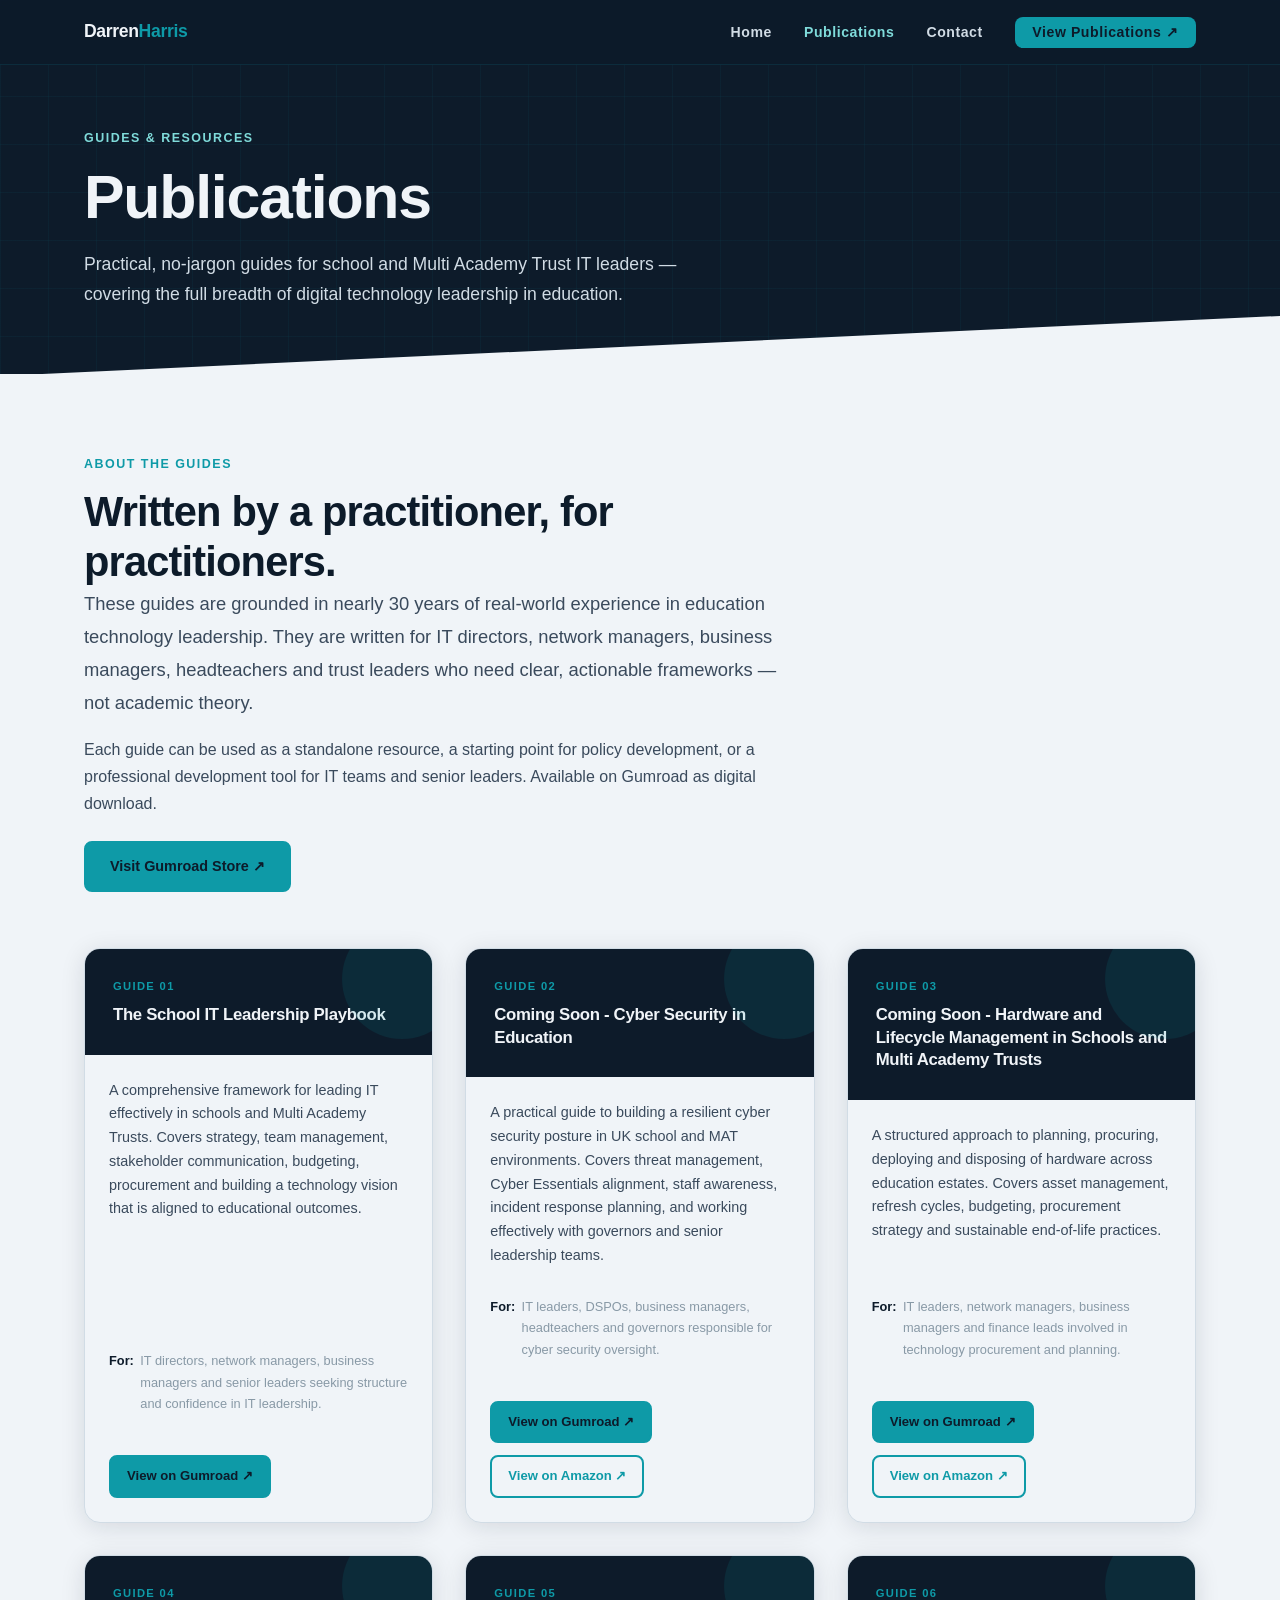
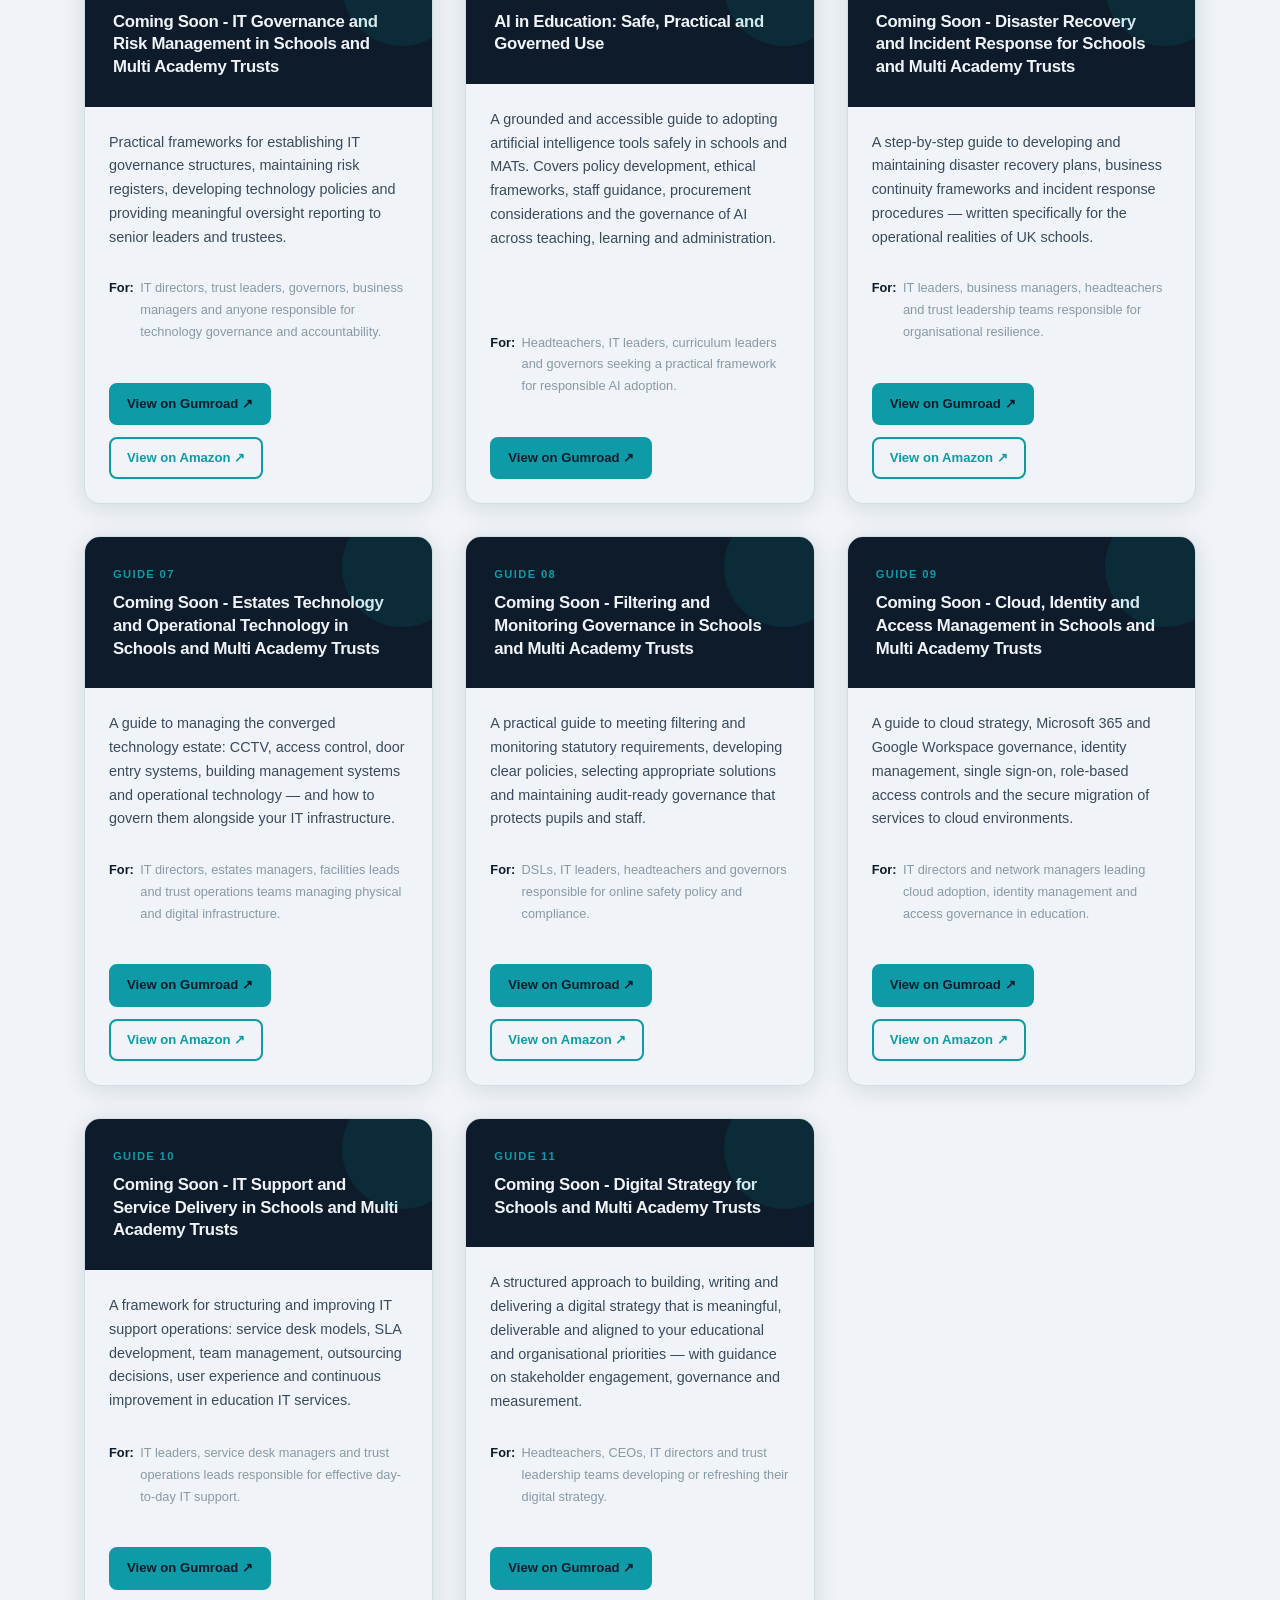
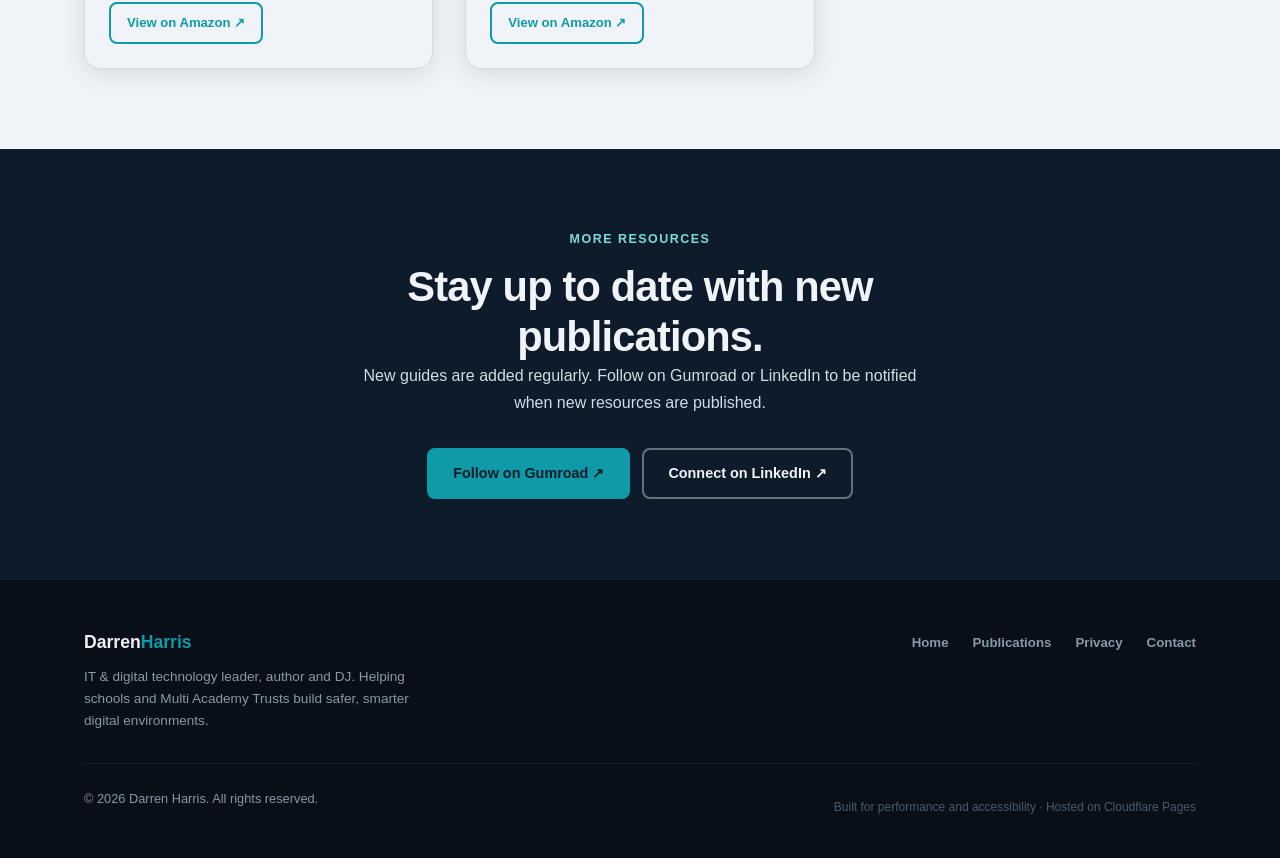
==== commit 98b64194: "Update publications.html" ====
--- a/publications.html
+++ b/publications.html
@@ -191,7 +191,6 @@
             </div>
             <div class="pub-card-footer">
               <a href="https://darrenharris.gumroad.com/l/vltfki?_gl=1*1ohkj7q*_ga*MTk0NTY2ODkyMi4xNzgxMTE1NzA1*_ga_6LJN6D94N6*czE3ODE2ODQyMDMkbzMkZzEkdDE3ODE2ODYzMTMkajMxJGwwJGgw" class="btn btn-primary btn-sm" aria-label="View AI in Education on Gumroad">View on Gumroad ↗</a>
-              <a href="#" class="btn btn-outline-teal btn-sm" aria-label="View AI in Education on Amazon">View on Amazon ↗</a>
             </div>
           </article>
 
